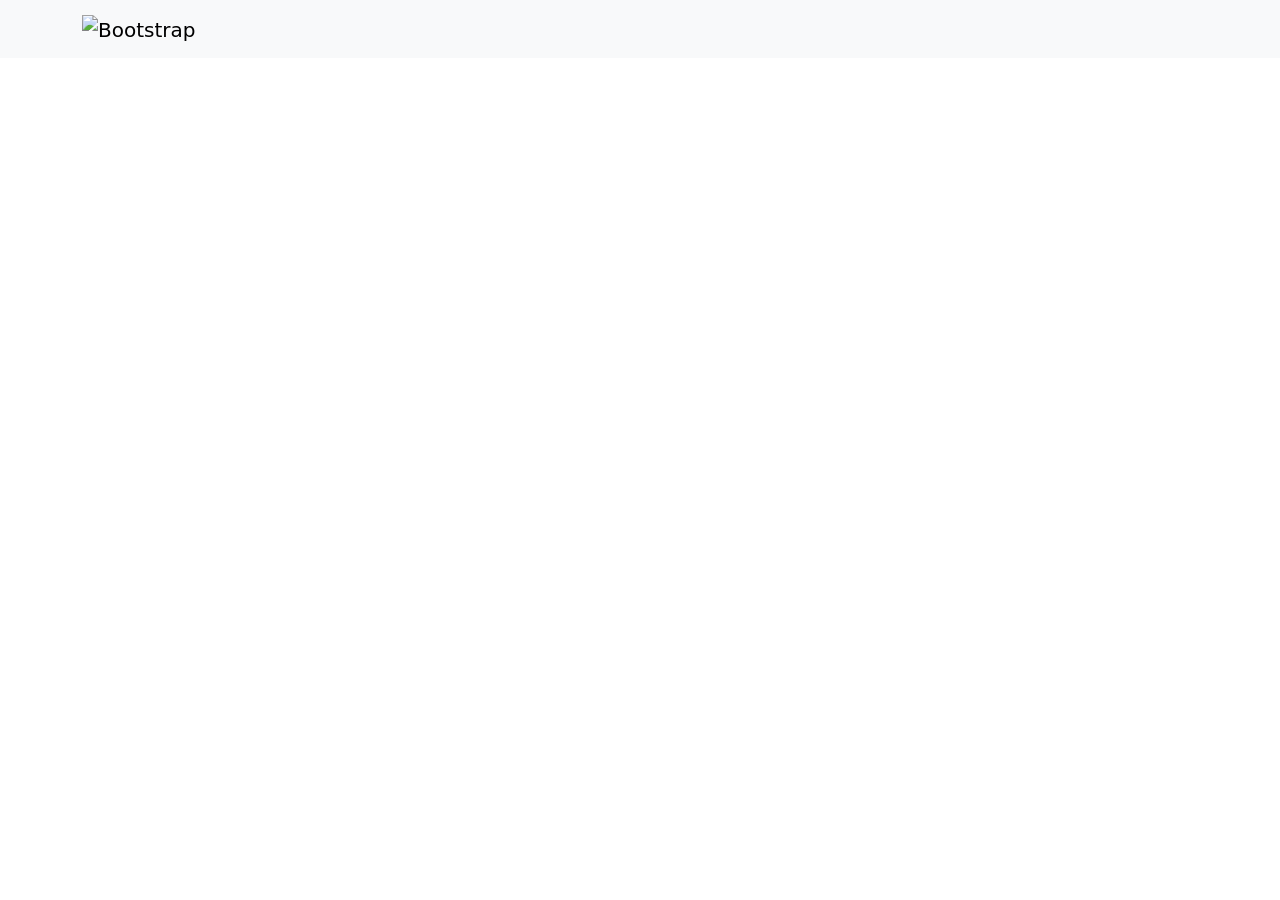
==== index.html @ 0cbdf0a4 "first commit" ====
<!DOCTYPE html>
<html lang="en">

<head>
    <meta charset="UTF-8">
    <meta name="viewport" content="width=device-width, initial-scale=1.0">
    <title>HTML_CSS_BOOTSTRAP_DASHBOARD</title>
    <link href="https://cdn.jsdelivr.net/npm/bootstrap@5.3.8/dist/css/bootstrap.min.css" rel="stylesheet"
        integrity="sha384-sRIl4kxILFvY47J16cr9ZwB07vP4J8+LH7qKQnuqkuIAvNWLzeN8tE5YBujZqJLB" crossorigin="anonymous">
    <link rel="stilesheet" href="/syles/index.css">
</head>

<body>
    <header>
        <nav class="navbar bg-body-tertiary">
            <div class="container">
                <a class="navbar-brand" href="#">
                    <img src="/docs/5.3/assets/brand/bootstrap-logo.svg" alt="Bootstrap" width="30" height="24">
                </a>
            </div>
        </nav>
    </header>














    <script src="https://cdn.jsdelivr.net/npm/bootstrap@5.3.8/dist/js/bootstrap.bundle.min.js"
        integrity="sha384-FKyoEForCGlyvwx9Hj09JcYn3nv7wiPVlz7YYwJrWVcXK/BmnVDxM+D2scQbITxI"
        crossorigin="anonymous"></script>
</body>

</html>
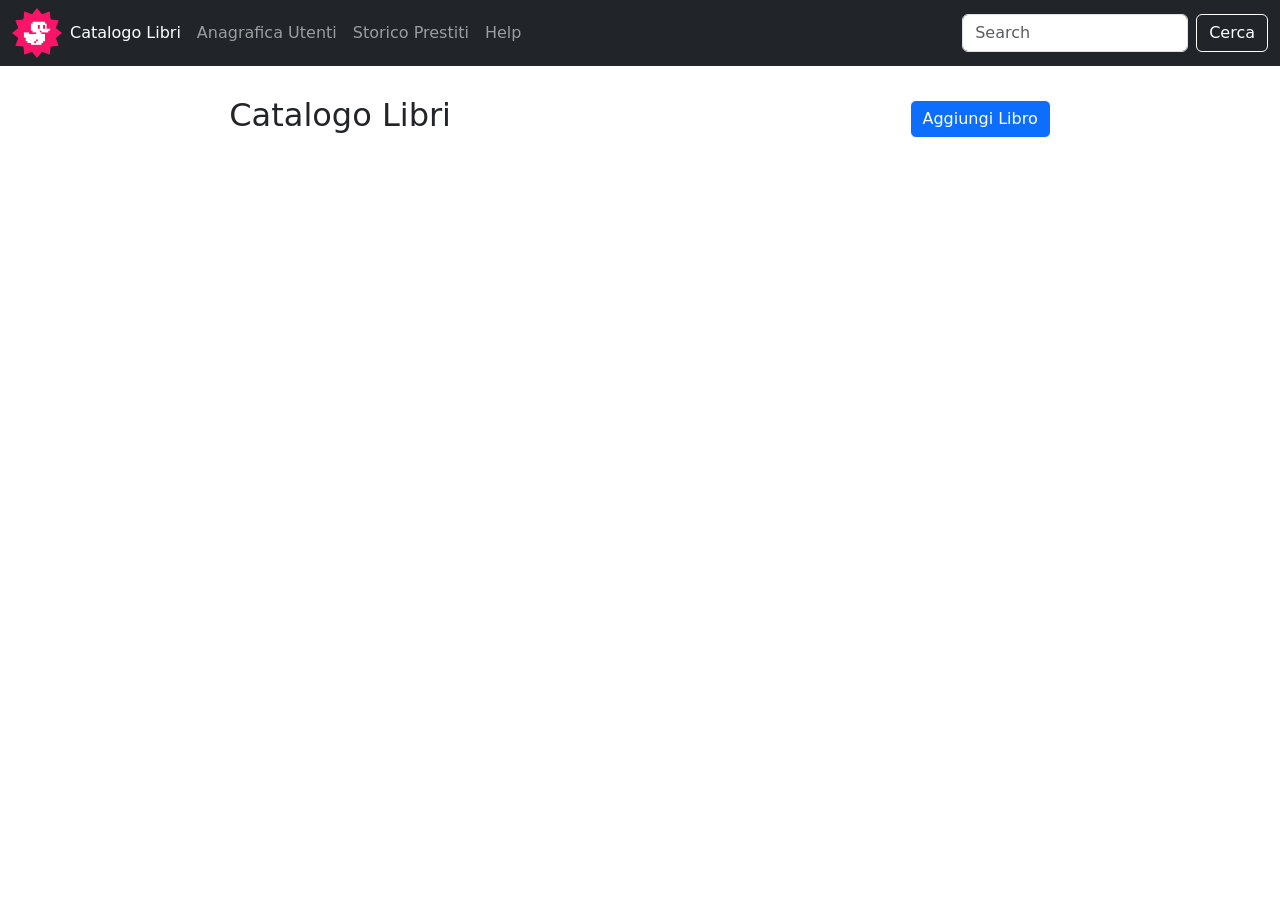
==== commit f0d2bf69: "fatta navbar, bottone e titolo" ====
--- a/index.html
+++ b/index.html
@@ -7,19 +7,52 @@
     <title>HTML_CSS_BOOTSTRAP_DASHBOARD</title>
     <link href="https://cdn.jsdelivr.net/npm/bootstrap@5.3.8/dist/css/bootstrap.min.css" rel="stylesheet"
         integrity="sha384-sRIl4kxILFvY47J16cr9ZwB07vP4J8+LH7qKQnuqkuIAvNWLzeN8tE5YBujZqJLB" crossorigin="anonymous">
-    <link rel="stilesheet" href="/syles/index.css">
+    <link rel="stylesheet" href="/syles/index.css">
 </head>
 
 <body>
+    <!-- header -->
     <header>
-        <nav class="navbar bg-body-tertiary">
-            <div class="container">
-                <a class="navbar-brand" href="#">
-                    <img src="/docs/5.3/assets/brand/bootstrap-logo.svg" alt="Bootstrap" width="30" height="24">
-                </a>
+        <!--navbar-->
+        <nav class="navbar navbar-expand-lg bg-dark navbar-dark">
+            <div class="container-fluid">
+                <img class="immagine-papera" src="/img/duck.png" alt="immagine papera">
+                <button class="navbar-toggler" type="button" data-bs-toggle="collapse"
+                    data-bs-target="#navbarSupportedContent" aria-controls="navbarSupportedContent"
+                    aria-expanded="false" aria-label="Toggle navigation">
+                    <span class="navbar-toggler-icon"></span>
+                </button>
+                <div class="collapse navbar-collapse" id="navbarSupportedContent">
+                    <ul class="navbar-nav me-auto mb-2 mb-lg-0">
+                        <li class="nav-item">
+                            <a class="nav-link active" aria-current="page" href="#">Catalogo Libri</a>
+                        </li>
+                        <li class="nav-item">
+                            <a class="nav-link" href="#">Anagrafica Utenti</a>
+                        </li>
+                        <li class="nav-item">
+                            <a class="nav-link " href="#">Storico Prestiti</a>
+                        </li>
+                        <li class="nav-item">
+                            <a class="nav-link " href="#">Help</a>
+                        </li>
+                    </ul>
+                    <form class="d-flex" role="search">
+                        <input class="form-control me-2" type="search" placeholder="Search" aria-label="Search" />
+                        <button class="btn btn-outline-success" type="submit">Cerca</button>
+                    </form>
+                </div>
             </div>
         </nav>
     </header>
+    <main>
+        <section>
+            <div class="main-container">
+                <h2>Catalogo Libri</h2>
+                <button type="button" class="btn btn-primary">Aggiungi Libro</button>
+            </div>
+        </section>
+    </main>
 
 
 
--- a/syles/index.css
+++ b/syles/index.css
@@ -0,0 +1,18 @@
+/*heder*/
+.immagine-papera {
+    height: 50px;
+}
+
+.btn {
+    color: white;
+    background-color: none;
+    border-color: white;
+
+}
+
+.main-container {
+    display: flex;
+    padding-top: 30px;
+    justify-content: space-around;
+    align-items: center;
+}
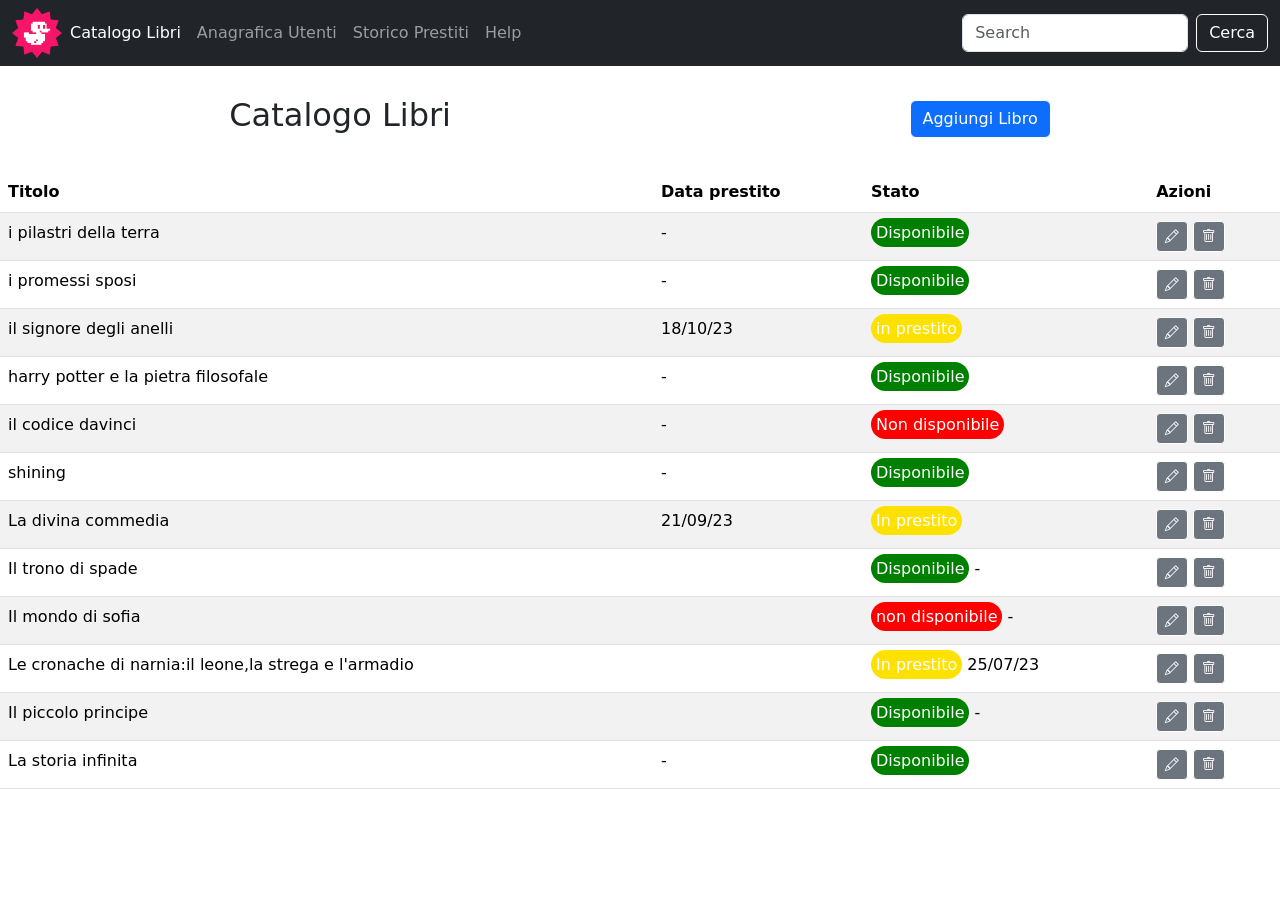
==== commit 6887409e: "fine tabella responsive" ====
--- a/index.html
+++ b/index.html
@@ -7,6 +7,7 @@
     <title>HTML_CSS_BOOTSTRAP_DASHBOARD</title>
     <link href="https://cdn.jsdelivr.net/npm/bootstrap@5.3.8/dist/css/bootstrap.min.css" rel="stylesheet"
         integrity="sha384-sRIl4kxILFvY47J16cr9ZwB07vP4J8+LH7qKQnuqkuIAvNWLzeN8tE5YBujZqJLB" crossorigin="anonymous">
+    <link rel="stylesheet" href="https://cdn.jsdelivr.net/npm/bootstrap-icons@1.13.1/font/bootstrap-icons.min.css">
     <link rel="stylesheet" href="/syles/index.css">
 </head>
 
@@ -45,12 +46,195 @@
             </div>
         </nav>
     </header>
+    <!-- inizio main-->
     <main>
         <section>
             <div class="main-container">
                 <h2>Catalogo Libri</h2>
                 <button type="button" class="btn btn-primary">Aggiungi Libro</button>
             </div>
+            <!--tabella-->
+            <table class="table table-striped">
+                <thead>
+                    <tr>
+                        <th scope="col">Titolo</th>
+                        <th class="d-none d-md-table-cell">Data prestito</th>
+                        <th scope="col">Stato</th>
+                        <th scope="col">Azioni</th>
+                    </tr>
+                </thead>
+                <tbody>
+                    <tr>
+
+                        <td>i pilastri della terra</td>
+                        <td class="d-none d-md-table-cell"> - </td>
+                        <td> <span class="c-green">Disponibile</span></td>
+                        <td><button class="btn btn-secondary btn-sm">
+                                <i class="bi bi-pencil"></i>
+                            </button>
+
+                            <button class="btn btn-secondary btn-sm">
+                                <i class="bi bi-trash"></i>
+                            </button>
+                        </td>
+                    </tr>
+                    <tr>
+
+                        <td>i promessi sposi</td>
+                        <td class="d-none d-md-table-cell"> - </td>
+                        <td><span class="c-green">Disponibile</span></td>
+                        <td><button class="btn btn-secondary btn-sm">
+                                <i class="bi bi-pencil"></i>
+                            </button>
+
+                            <button class="btn btn-secondary btn-sm">
+                                <i class="bi bi-trash"></i>
+                            </button>
+                        </td>
+                    </tr>
+                    <tr>
+
+                        <td>il signore degli anelli</td>
+                        <td class="d-none d-md-table-cell">18/10/23</td>
+                        <td><span class="c-yellow">in prestito</span></td>
+                        <td><button class="btn btn-secondary btn-sm">
+                                <i class="bi bi-pencil"></i>
+                            </button>
+
+                            <button class="btn btn-secondary btn-sm">
+                                <i class="bi bi-trash"></i>
+                            </button>
+                        </td>
+                    </tr>
+                    <tr>
+
+                        <td>harry potter e la pietra filosofale</td>
+                        <td class="d-none d-md-table-cell"> - </td>
+                        <td><span class="c-green">Disponibile</span></td>
+                        <td><button class="btn btn-secondary btn-sm">
+                                <i class="bi bi-pencil"></i>
+                            </button>
+
+                            <button class="btn btn-secondary btn-sm">
+                                <i class="bi bi-trash"></i>
+                            </button>
+                        </td>
+                    </tr>
+                    <tr>
+
+                        <td>il codice davinci</td>
+                        <td class="d-none d-md-table-cell"> - </td>
+                        <td><span class="c-red">Non disponibile</span></td>
+                        <td><button class="btn btn-secondary btn-sm">
+                                <i class="bi bi-pencil"></i>
+                            </button>
+
+                            <button class="btn btn-secondary btn-sm">
+                                <i class="bi bi-trash"></i>
+                            </button>
+                        </td>
+                    </tr>
+                    <tr>
+
+                        <td>shining</td>
+                        <td class="d-none d-md-table-cell"> - </td>
+                        <td><span class="c-green">Disponibile</span></td>
+                        <td><button class="btn btn-secondary btn-sm">
+                                <i class="bi bi-pencil"></i>
+                            </button>
+
+                            <button class="btn btn-secondary btn-sm">
+                                <i class="bi bi-trash"></i>
+                            </button>
+                        </td>
+                    </tr>
+                    <tr>
+
+                        <td>La divina commedia</td>
+                        <td class="d-none d-md-table-cell"> 21/09/23</td>
+                        <td><span class="c-yellow">In prestito</span></td>
+                        <td><button class="btn btn-secondary btn-sm">
+                                <i class="bi bi-pencil"></i>
+                            </button>
+
+                            <button class="btn btn-secondary btn-sm">
+                                <i class="bi bi-trash"></i>
+                            </button>
+                        </td>
+                    </tr>
+                    <tr>
+
+                        <td>Il trono di spade</td>
+                        <td class="d-none d-md-table-cell"></td>
+                        <td><span class="c-green">Disponibile</span> -</td>
+                        <td><button class="btn btn-secondary btn-sm">
+                                <i class="bi bi-pencil"></i>
+                            </button>
+
+                            <button class="btn btn-secondary btn-sm">
+                                <i class="bi bi-trash"></i>
+                            </button>
+                        </td>
+                    </tr>
+                    <tr>
+
+                        <td>Il mondo di sofia</td>
+                        <td class="d-none d-md-table-cell"></td>
+                        <td><span class="c-red">non disponibile</span> -</td>
+                        <td><button class="btn btn-secondary btn-sm">
+                                <i class="bi bi-pencil"></i>
+                            </button>
+
+                            <button class="btn btn-secondary btn-sm">
+                                <i class="bi bi-trash"></i>
+                            </button>
+                        </td>
+                    </tr>
+                    <tr>
+
+                        <td>Le cronache di narnia:il leone,la strega e l'armadio</td>
+                        <td class="d-none d-md-table-cell"></td>
+                        <td><span class="c-yellow">In prestito</span> 25/07/23</td>
+                        <td><button class="btn btn-secondary btn-sm">
+                                <i class="bi bi-pencil"></i>
+                            </button>
+
+                            <button class="btn btn-secondary btn-sm">
+                                <i class="bi bi-trash"></i>
+                            </button>
+                        </td>
+                    </tr>
+                    <tr>
+
+                        <td>Il piccolo principe</td>
+                        <td class="d-none d-md-table-cell"></td>
+                        <td><span class="c-green">Disponibile</span> -</td>
+                        <td><button class="btn btn-secondary btn-sm">
+                                <i class="bi bi-pencil"></i>
+                            </button>
+
+                            <button class="btn btn-secondary btn-sm">
+                                <i class="bi bi-trash"></i>
+                            </button>
+                        </td>
+                    </tr>
+                    <tr>
+
+                        <td>La storia infinita</td>
+                        <td class="d-none d-md-table-cell"> -</td>
+                        <td><span class="c-green">Disponibile</span></td>
+
+                        <td> <button class="btn btn-secondary btn-sm">
+                                <i class="bi bi-pencil"></i>
+                            </button>
+
+                            <button class="btn btn-secondary btn-sm">
+                                <i class="bi bi-trash"></i>
+                            </button>
+                        </td>
+                    </tr>
+                </tbody>
+            </table>
         </section>
     </main>
 
--- a/syles/index.css
+++ b/syles/index.css
@@ -13,6 +13,29 @@
 .main-container {
     display: flex;
     padding-top: 30px;
+    padding-bottom: 30px;
     justify-content: space-around;
     align-items: center;
+}
+
+/*colori testo tabella*/
+span.c-green {
+    background-color: green;
+    color: white;
+    padding: 5px;
+    border-radius: 30px;
+}
+
+span.c-yellow {
+    background-color: rgb(255, 225, 0);
+    color: white;
+    padding: 5px;
+    border-radius: 30px;
+}
+
+span.c-red {
+    background-color: red;
+    color: white;
+    padding: 5px;
+    border-radius: 30px;
 }
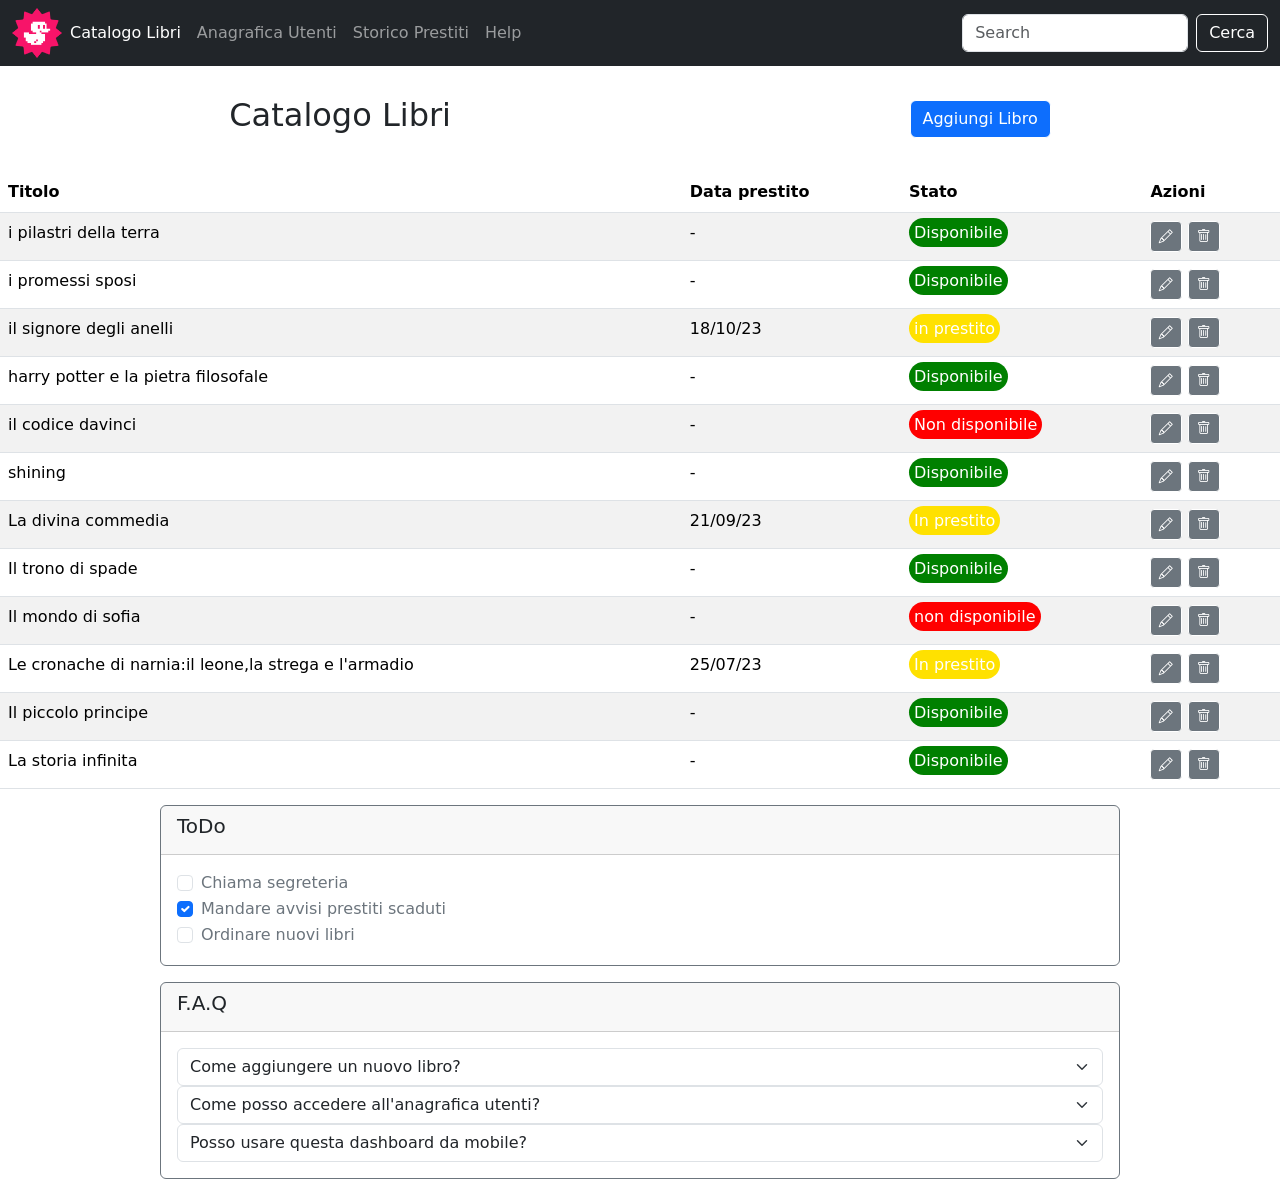
==== commit 3612405e: "aggiunte card sotto tabella" ====
--- a/index.html
+++ b/index.html
@@ -54,7 +54,7 @@
                 <button type="button" class="btn btn-primary">Aggiungi Libro</button>
             </div>
             <!--tabella-->
-            <table class="table table-striped">
+            <table class="table table-striped w-80">
                 <thead>
                     <tr>
                         <th scope="col">Titolo</th>
@@ -165,8 +165,8 @@
                     <tr>
 
                         <td>Il trono di spade</td>
-                        <td class="d-none d-md-table-cell"></td>
-                        <td><span class="c-green">Disponibile</span> -</td>
+                        <td class="d-none d-md-table-cell">-</td>
+                        <td><span class="c-green">Disponibile</span></td>
                         <td><button class="btn btn-secondary btn-sm">
                                 <i class="bi bi-pencil"></i>
                             </button>
@@ -179,8 +179,8 @@
                     <tr>
 
                         <td>Il mondo di sofia</td>
-                        <td class="d-none d-md-table-cell"></td>
-                        <td><span class="c-red">non disponibile</span> -</td>
+                        <td class="d-none d-md-table-cell">-</td>
+                        <td><span class="c-red">non disponibile</span></td>
                         <td><button class="btn btn-secondary btn-sm">
                                 <i class="bi bi-pencil"></i>
                             </button>
@@ -193,8 +193,8 @@
                     <tr>
 
                         <td>Le cronache di narnia:il leone,la strega e l'armadio</td>
-                        <td class="d-none d-md-table-cell"></td>
-                        <td><span class="c-yellow">In prestito</span> 25/07/23</td>
+                        <td class="d-none d-md-table-cell">25/07/23</td>
+                        <td><span class="c-yellow">In prestito</span></td>
                         <td><button class="btn btn-secondary btn-sm">
                                 <i class="bi bi-pencil"></i>
                             </button>
@@ -207,8 +207,8 @@
                     <tr>
 
                         <td>Il piccolo principe</td>
-                        <td class="d-none d-md-table-cell"></td>
-                        <td><span class="c-green">Disponibile</span> -</td>
+                        <td class="d-none d-md-table-cell">-</td>
+                        <td><span class="c-green">Disponibile</span></td>
                         <td><button class="btn btn-secondary btn-sm">
                                 <i class="bi bi-pencil"></i>
                             </button>
@@ -221,7 +221,7 @@
                     <tr>
 
                         <td>La storia infinita</td>
-                        <td class="d-none d-md-table-cell"> -</td>
+                        <td class="d-none d-md-table-cell">-</td>
                         <td><span class="c-green">Disponibile</span></td>
 
                         <td> <button class="btn btn-secondary btn-sm">
@@ -236,8 +236,62 @@
                 </tbody>
             </table>
         </section>
+
+        <!--inizio seconda section-->
+        <section>
+            <!--checkbox-->
+            <div class=" card-container card border-secondary mb-3 card mx-auto w-75">
+                <div class="card-header">
+                    <h5>ToDo</h5>
+                </div>
+
+                <div class="card-body text-secondary">
+                    <div class="form-check">
+                        <input class="form-check-input" type="checkbox" value="" id="checkDefault">
+                        <label class="form-check-label" for="checkDefault">
+                            Chiama segreteria
+                        </label>
+                    </div>
+                    <div class="form-check">
+                        <input class="form-check-input" type="checkbox" value="" id="checkChecked" checked>
+                        <label class="form-check-label" for="checkChecked">
+                            Mandare avvisi prestiti scaduti
+                        </label>
+                    </div>
+                    <div class="form-check">
+                        <input class="form-check-input" type="checkbox" value="" id="checkDefault">
+                        <label class="form-check-label" for="checkDefault">
+                            Ordinare nuovi libri
+                        </label>
+                    </div>
+
+        </section>
+        <!-- seconda section-->
+
+        <div class=" card-container card border-secondary mb-3 card mx-auto w-75">
+            <div class="card-header">
+                <h5>F.A.Q</h5>
+            </div>
+            <div class="card-body text-secondary">
+                <select class="form-select" aria-label="Default select example">
+                    <option selected>Come aggiungere un nuovo libro?</option>
+                    <option value="1">One</option>
+                    <option value="2">Two</option>
+                    <option value="3">Three</option>
+                </select>
+                <select class="form-select" aria-label="Default select example">
+                    <option selected>Come posso accedere all'anagrafica utenti?</option>
+                    <option value="1">One</option>
+                    <option value="2">Two</option>
+                    <option value="3">Three</option>
+                </select>
+                <select class="form-select" aria-label="Default select example">
+                    <option selected>Posso usare questa dashboard da mobile?</option>
+                    <option value="1">One</option>
+                    <option value="2">Two</option>
+                    <option value="3">Three</option>
+                </select>
     </main>
-
 
 
 
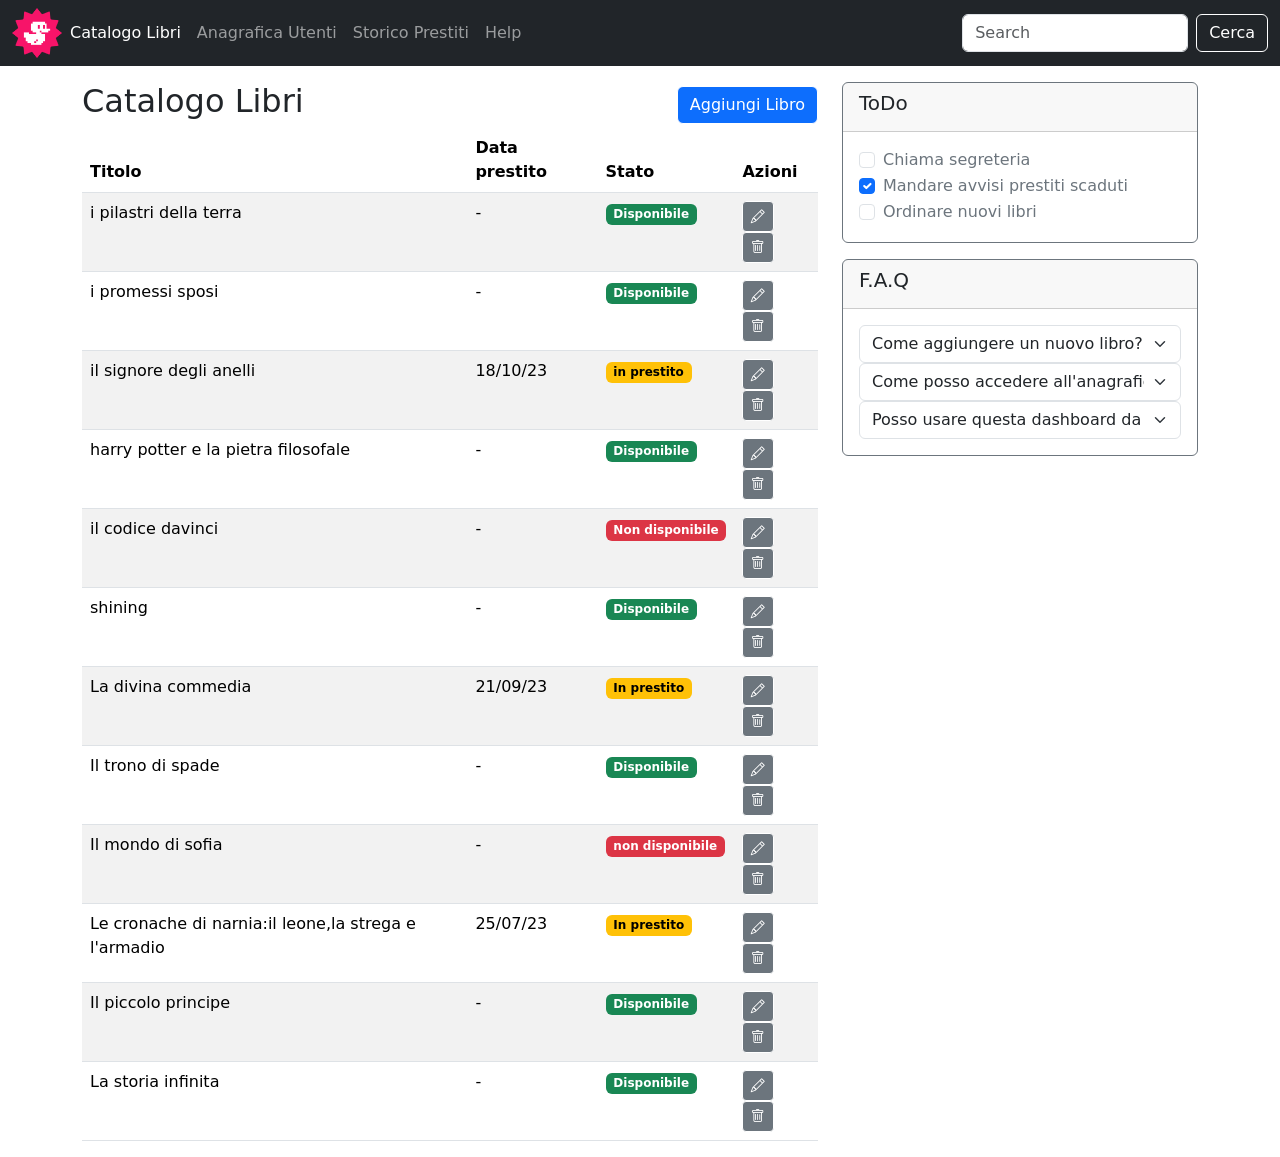
==== commit f5596084: "fixati elementi su i vari layout" ====
--- a/index.html
+++ b/index.html
@@ -48,249 +48,265 @@
     </header>
     <!-- inizio main-->
     <main>
-        <section>
-            <div class="main-container">
-                <h2>Catalogo Libri</h2>
-                <button type="button" class="btn btn-primary">Aggiungi Libro</button>
+        <div class="container">
+            <div class="row">
+                <div class="col-12 col-lg-8 mt-3">
+                    <section>
+                        <div class="main-container">
+                            <h2>Catalogo Libri</h2>
+                            <button type="button" class="btn btn-primary">Aggiungi Libro</button>
+                        </div>
+
+                        <!--tabella-->
+                        <table class="table table-striped w-80">
+                            <thead>
+                                <tr>
+                                    <th scope="col">Titolo</th>
+                                    <th class="d-none d-md-table-cell">Data prestito</th>
+                                    <th scope="col">Stato</th>
+                                    <th scope="col">Azioni</th>
+                                </tr>
+                            </thead>
+                            <tbody>
+                                <tr>
+
+                                    <td>i pilastri della terra</td>
+                                    <td class="d-none d-md-table-cell"> - </td>
+                                    <td> <span class="badge text-bg-success">Disponibile</span></td>
+                                    <td><button class="btn btn-secondary btn-sm">
+                                            <i class="bi bi-pencil"></i>
+                                        </button>
+
+                                        <button class="btn btn-secondary btn-sm">
+                                            <i class="bi bi-trash"></i>
+                                        </button>
+                                    </td>
+                                </tr>
+                                <tr>
+
+                                    <td>i promessi sposi</td>
+                                    <td class="d-none d-md-table-cell"> - </td>
+                                    <td><span class="badge text-bg-success">Disponibile</span></td>
+                                    <td><button class="btn btn-secondary btn-sm">
+                                            <i class="bi bi-pencil"></i>
+                                        </button>
+
+                                        <button class="btn btn-secondary btn-sm">
+                                            <i class="bi bi-trash"></i>
+                                        </button>
+                                    </td>
+                                </tr>
+                                <tr>
+
+                                    <td>il signore degli anelli</td>
+                                    <td class="d-none d-md-table-cell">18/10/23</td>
+                                    <td><span class="badge text-bg-warning">in prestito</span></td>
+                                    <td><button class="btn btn-secondary btn-sm">
+                                            <i class="bi bi-pencil"></i>
+                                        </button>
+
+                                        <button class="btn btn-secondary btn-sm">
+                                            <i class="bi bi-trash"></i>
+                                        </button>
+                                    </td>
+                                </tr>
+                                <tr>
+
+                                    <td>harry potter e la pietra filosofale</td>
+                                    <td class="d-none d-md-table-cell"> - </td>
+                                    <td><span class="badge text-bg-success">Disponibile</span></td>
+                                    <td><button class="btn btn-secondary btn-sm">
+                                            <i class="bi bi-pencil"></i>
+                                        </button>
+
+                                        <button class="btn btn-secondary btn-sm">
+                                            <i class="bi bi-trash"></i>
+                                        </button>
+                                    </td>
+                                </tr>
+                                <tr>
+
+                                    <td>il codice davinci</td>
+                                    <td class="d-none d-md-table-cell"> - </td>
+                                    <td><span class="badge text-bg-danger">Non disponibile</span></td>
+                                    <td><button class="btn btn-secondary btn-sm">
+                                            <i class="bi bi-pencil"></i>
+                                        </button>
+
+                                        <button class="btn btn-secondary btn-sm">
+                                            <i class="bi bi-trash"></i>
+                                        </button>
+                                    </td>
+                                </tr>
+                                <tr>
+
+                                    <td>shining</td>
+                                    <td class="d-none d-md-table-cell"> - </td>
+                                    <td><span class="badge text-bg-success">Disponibile</span></td>
+                                    <td><button class="btn btn-secondary btn-sm">
+                                            <i class="bi bi-pencil"></i>
+                                        </button>
+
+                                        <button class="btn btn-secondary btn-sm">
+                                            <i class="bi bi-trash"></i>
+                                        </button>
+                                    </td>
+                                </tr>
+                                <tr>
+
+                                    <td>La divina commedia</td>
+                                    <td class="d-none d-md-table-cell"> 21/09/23</td>
+                                    <td><span class="badge text-bg-warning">In prestito</span></td>
+                                    <td><button class="btn btn-secondary btn-sm">
+                                            <i class="bi bi-pencil"></i>
+                                        </button>
+
+                                        <button class="btn btn-secondary btn-sm">
+                                            <i class="bi bi-trash"></i>
+                                        </button>
+                                    </td>
+                                </tr>
+                                <tr>
+
+                                    <td>Il trono di spade</td>
+                                    <td class="d-none d-md-table-cell">-</td>
+                                    <td><span class="badge text-bg-success">Disponibile</span></td>
+                                    <td><button class="btn btn-secondary btn-sm">
+                                            <i class="bi bi-pencil"></i>
+                                        </button>
+
+                                        <button class="btn btn-secondary btn-sm">
+                                            <i class="bi bi-trash"></i>
+                                        </button>
+                                    </td>
+                                </tr>
+                                <tr>
+
+                                    <td>Il mondo di sofia</td>
+                                    <td class="d-none d-md-table-cell">-</td>
+                                    <td><span class="badge text-bg-danger">non disponibile</span></td>
+                                    <td><button class="btn btn-secondary btn-sm">
+                                            <i class="bi bi-pencil"></i>
+                                        </button>
+
+                                        <button class="btn btn-secondary btn-sm">
+                                            <i class="bi bi-trash"></i>
+                                        </button>
+                                    </td>
+                                </tr>
+                                <tr>
+
+                                    <td>Le cronache di narnia:il leone,la strega e l'armadio</td>
+                                    <td class="d-none d-md-table-cell">25/07/23</td>
+                                    <td><span class="badge text-bg-warning">In prestito</span></td>
+                                    <td><button class="btn btn-secondary btn-sm">
+                                            <i class="bi bi-pencil"></i>
+                                        </button>
+
+                                        <button class="btn btn-secondary btn-sm">
+                                            <i class="bi bi-trash"></i>
+                                        </button>
+                                    </td>
+                                </tr>
+                                <tr>
+
+                                    <td>Il piccolo principe</td>
+                                    <td class="d-none d-md-table-cell">-</td>
+                                    <td><span class="badge text-bg-success">Disponibile</span></td>
+                                    <td><button class="btn btn-secondary btn-sm">
+                                            <i class="bi bi-pencil"></i>
+                                        </button>
+
+                                        <button class="btn btn-secondary btn-sm">
+                                            <i class="bi bi-trash"></i>
+                                        </button>
+                                    </td>
+                                </tr>
+                                <tr>
+
+                                    <td>La storia infinita</td>
+                                    <td class="d-none d-md-table-cell">-</td>
+                                    <td><span class="badge text-bg-success">Disponibile</span></td>
+
+                                    <td> <button class="btn btn-secondary btn-sm">
+                                            <i class="bi bi-pencil"></i>
+                                        </button>
+
+                                        <button class="btn btn-secondary btn-sm">
+                                            <i class="bi bi-trash"></i>
+                                        </button>
+                                    </td>
+                                </tr>
+                            </tbody>
+                        </table>
+                </div>
+                </section>
+
+
+                <!--inizio seconda section-->
+
+                <!--checkbox-->
+                <div class="col-12 col-lg-4 mt-3">
+                    <div class=" card-container card border-secondary mb-3 card mx-auto">
+                        <div class="card-header">
+                            <h5>ToDo</h5>
+                        </div>
+
+                        <div class="card-body text-secondary">
+                            <div class="form-check">
+                                <input class="form-check-input" type="checkbox" value="" id="checkDefault">
+                                <label class="form-check-label" for="checkDefault">
+                                    Chiama segreteria
+                                </label>
+                            </div>
+                            <div class="form-check">
+                                <input class="form-check-input" type="checkbox" value="" id="checkChecked" checked>
+                                <label class="form-check-label" for="checkChecked">
+                                    Mandare avvisi prestiti scaduti
+                                </label>
+                            </div>
+                            <div class="form-check">
+                                <input class="form-check-input" type="checkbox" value="" id="checkDefault">
+                                <label class="form-check-label" for="checkDefault">
+                                    Ordinare nuovi libri
+                                </label>
+                            </div>
+                        </div>
+                    </div>
+
+
+
+                    <!-- seconda section-->
+
+                    <div class=" card-container card border-secondary mb-3 card mx-auto">
+                        <div class="card-header">
+                            <h5>F.A.Q</h5>
+                        </div>
+                        <div class="card-body text-secondary">
+                            <select class="form-select" aria-label="Default select example">
+                                <option selected>Come aggiungere un nuovo libro?</option>
+                                <option value="1">One</option>
+                                <option value="2">Two</option>
+                                <option value="3">Three</option>
+                            </select>
+                            <select class="form-select" aria-label="Default select example">
+                                <option selected>Come posso accedere all'anagrafica utenti?</option>
+                                <option value="1">One</option>
+                                <option value="2">Two</option>
+                                <option value="3">Three</option>
+                            </select>
+                            <select class="form-select" aria-label="Default select example">
+                                <option selected>Posso usare questa dashboard da mobile?</option>
+                                <option value="1">One</option>
+                                <option value="2">Two</option>
+                                <option value="3">Three</option>
+                            </select>
+                        </div>
+                    </div>
+                </div>
             </div>
-            <!--tabella-->
-            <table class="table table-striped w-80">
-                <thead>
-                    <tr>
-                        <th scope="col">Titolo</th>
-                        <th class="d-none d-md-table-cell">Data prestito</th>
-                        <th scope="col">Stato</th>
-                        <th scope="col">Azioni</th>
-                    </tr>
-                </thead>
-                <tbody>
-                    <tr>
-
-                        <td>i pilastri della terra</td>
-                        <td class="d-none d-md-table-cell"> - </td>
-                        <td> <span class="c-green">Disponibile</span></td>
-                        <td><button class="btn btn-secondary btn-sm">
-                                <i class="bi bi-pencil"></i>
-                            </button>
-
-                            <button class="btn btn-secondary btn-sm">
-                                <i class="bi bi-trash"></i>
-                            </button>
-                        </td>
-                    </tr>
-                    <tr>
-
-                        <td>i promessi sposi</td>
-                        <td class="d-none d-md-table-cell"> - </td>
-                        <td><span class="c-green">Disponibile</span></td>
-                        <td><button class="btn btn-secondary btn-sm">
-                                <i class="bi bi-pencil"></i>
-                            </button>
-
-                            <button class="btn btn-secondary btn-sm">
-                                <i class="bi bi-trash"></i>
-                            </button>
-                        </td>
-                    </tr>
-                    <tr>
-
-                        <td>il signore degli anelli</td>
-                        <td class="d-none d-md-table-cell">18/10/23</td>
-                        <td><span class="c-yellow">in prestito</span></td>
-                        <td><button class="btn btn-secondary btn-sm">
-                                <i class="bi bi-pencil"></i>
-                            </button>
-
-                            <button class="btn btn-secondary btn-sm">
-                                <i class="bi bi-trash"></i>
-                            </button>
-                        </td>
-                    </tr>
-                    <tr>
-
-                        <td>harry potter e la pietra filosofale</td>
-                        <td class="d-none d-md-table-cell"> - </td>
-                        <td><span class="c-green">Disponibile</span></td>
-                        <td><button class="btn btn-secondary btn-sm">
-                                <i class="bi bi-pencil"></i>
-                            </button>
-
-                            <button class="btn btn-secondary btn-sm">
-                                <i class="bi bi-trash"></i>
-                            </button>
-                        </td>
-                    </tr>
-                    <tr>
-
-                        <td>il codice davinci</td>
-                        <td class="d-none d-md-table-cell"> - </td>
-                        <td><span class="c-red">Non disponibile</span></td>
-                        <td><button class="btn btn-secondary btn-sm">
-                                <i class="bi bi-pencil"></i>
-                            </button>
-
-                            <button class="btn btn-secondary btn-sm">
-                                <i class="bi bi-trash"></i>
-                            </button>
-                        </td>
-                    </tr>
-                    <tr>
-
-                        <td>shining</td>
-                        <td class="d-none d-md-table-cell"> - </td>
-                        <td><span class="c-green">Disponibile</span></td>
-                        <td><button class="btn btn-secondary btn-sm">
-                                <i class="bi bi-pencil"></i>
-                            </button>
-
-                            <button class="btn btn-secondary btn-sm">
-                                <i class="bi bi-trash"></i>
-                            </button>
-                        </td>
-                    </tr>
-                    <tr>
-
-                        <td>La divina commedia</td>
-                        <td class="d-none d-md-table-cell"> 21/09/23</td>
-                        <td><span class="c-yellow">In prestito</span></td>
-                        <td><button class="btn btn-secondary btn-sm">
-                                <i class="bi bi-pencil"></i>
-                            </button>
-
-                            <button class="btn btn-secondary btn-sm">
-                                <i class="bi bi-trash"></i>
-                            </button>
-                        </td>
-                    </tr>
-                    <tr>
-
-                        <td>Il trono di spade</td>
-                        <td class="d-none d-md-table-cell">-</td>
-                        <td><span class="c-green">Disponibile</span></td>
-                        <td><button class="btn btn-secondary btn-sm">
-                                <i class="bi bi-pencil"></i>
-                            </button>
-
-                            <button class="btn btn-secondary btn-sm">
-                                <i class="bi bi-trash"></i>
-                            </button>
-                        </td>
-                    </tr>
-                    <tr>
-
-                        <td>Il mondo di sofia</td>
-                        <td class="d-none d-md-table-cell">-</td>
-                        <td><span class="c-red">non disponibile</span></td>
-                        <td><button class="btn btn-secondary btn-sm">
-                                <i class="bi bi-pencil"></i>
-                            </button>
-
-                            <button class="btn btn-secondary btn-sm">
-                                <i class="bi bi-trash"></i>
-                            </button>
-                        </td>
-                    </tr>
-                    <tr>
-
-                        <td>Le cronache di narnia:il leone,la strega e l'armadio</td>
-                        <td class="d-none d-md-table-cell">25/07/23</td>
-                        <td><span class="c-yellow">In prestito</span></td>
-                        <td><button class="btn btn-secondary btn-sm">
-                                <i class="bi bi-pencil"></i>
-                            </button>
-
-                            <button class="btn btn-secondary btn-sm">
-                                <i class="bi bi-trash"></i>
-                            </button>
-                        </td>
-                    </tr>
-                    <tr>
-
-                        <td>Il piccolo principe</td>
-                        <td class="d-none d-md-table-cell">-</td>
-                        <td><span class="c-green">Disponibile</span></td>
-                        <td><button class="btn btn-secondary btn-sm">
-                                <i class="bi bi-pencil"></i>
-                            </button>
-
-                            <button class="btn btn-secondary btn-sm">
-                                <i class="bi bi-trash"></i>
-                            </button>
-                        </td>
-                    </tr>
-                    <tr>
-
-                        <td>La storia infinita</td>
-                        <td class="d-none d-md-table-cell">-</td>
-                        <td><span class="c-green">Disponibile</span></td>
-
-                        <td> <button class="btn btn-secondary btn-sm">
-                                <i class="bi bi-pencil"></i>
-                            </button>
-
-                            <button class="btn btn-secondary btn-sm">
-                                <i class="bi bi-trash"></i>
-                            </button>
-                        </td>
-                    </tr>
-                </tbody>
-            </table>
-        </section>
-
-        <!--inizio seconda section-->
-        <section>
-            <!--checkbox-->
-            <div class=" card-container card border-secondary mb-3 card mx-auto w-75">
-                <div class="card-header">
-                    <h5>ToDo</h5>
-                </div>
-
-                <div class="card-body text-secondary">
-                    <div class="form-check">
-                        <input class="form-check-input" type="checkbox" value="" id="checkDefault">
-                        <label class="form-check-label" for="checkDefault">
-                            Chiama segreteria
-                        </label>
-                    </div>
-                    <div class="form-check">
-                        <input class="form-check-input" type="checkbox" value="" id="checkChecked" checked>
-                        <label class="form-check-label" for="checkChecked">
-                            Mandare avvisi prestiti scaduti
-                        </label>
-                    </div>
-                    <div class="form-check">
-                        <input class="form-check-input" type="checkbox" value="" id="checkDefault">
-                        <label class="form-check-label" for="checkDefault">
-                            Ordinare nuovi libri
-                        </label>
-                    </div>
-
-        </section>
-        <!-- seconda section-->
-
-        <div class=" card-container card border-secondary mb-3 card mx-auto w-75">
-            <div class="card-header">
-                <h5>F.A.Q</h5>
-            </div>
-            <div class="card-body text-secondary">
-                <select class="form-select" aria-label="Default select example">
-                    <option selected>Come aggiungere un nuovo libro?</option>
-                    <option value="1">One</option>
-                    <option value="2">Two</option>
-                    <option value="3">Three</option>
-                </select>
-                <select class="form-select" aria-label="Default select example">
-                    <option selected>Come posso accedere all'anagrafica utenti?</option>
-                    <option value="1">One</option>
-                    <option value="2">Two</option>
-                    <option value="3">Three</option>
-                </select>
-                <select class="form-select" aria-label="Default select example">
-                    <option selected>Posso usare questa dashboard da mobile?</option>
-                    <option value="1">One</option>
-                    <option value="2">Two</option>
-                    <option value="3">Three</option>
-                </select>
+        </div>
+
     </main>
 
 
--- a/syles/index.css
+++ b/syles/index.css
@@ -12,30 +12,6 @@
 
 .main-container {
     display: flex;
-    padding-top: 30px;
-    padding-bottom: 30px;
-    justify-content: space-around;
+    justify-content: space-between;
     align-items: center;
-}
-
-/*colori testo tabella*/
-span.c-green {
-    background-color: green;
-    color: white;
-    padding: 5px;
-    border-radius: 30px;
-}
-
-span.c-yellow {
-    background-color: rgb(255, 225, 0);
-    color: white;
-    padding: 5px;
-    border-radius: 30px;
-}
-
-span.c-red {
-    background-color: red;
-    color: white;
-    padding: 5px;
-    border-radius: 30px;
 }
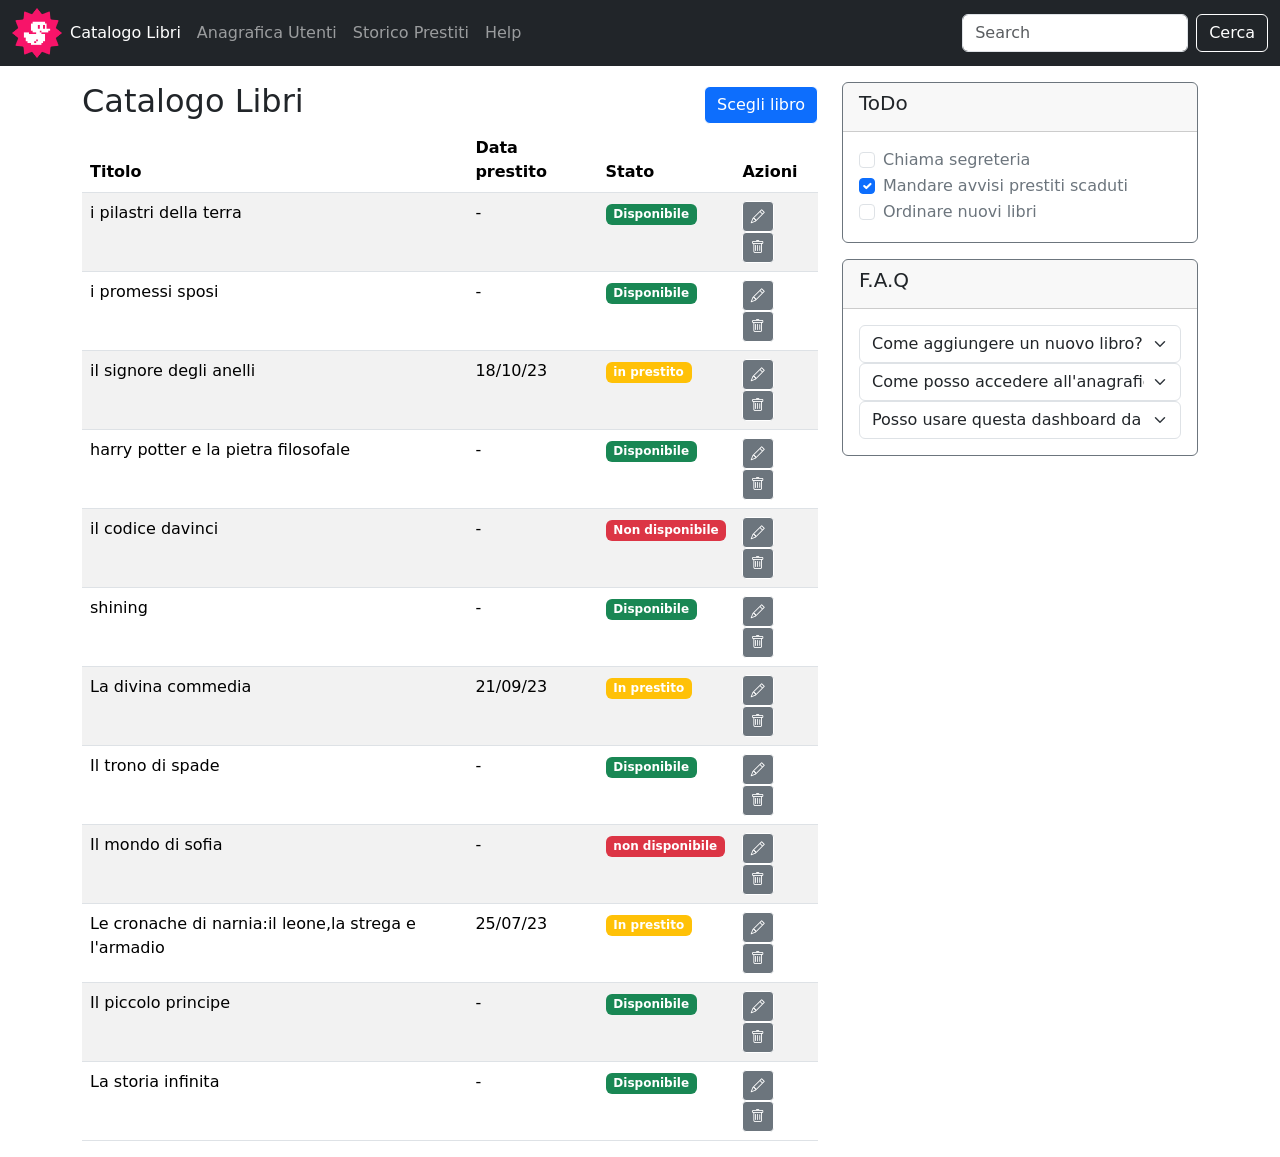
==== commit 17250718: "aggiunta pagina html" ====
--- a/index.html
+++ b/index.html
@@ -1,5 +1,5 @@
 <!DOCTYPE html>
-<html lang="en">
+<html lang="it">
 
 <head>
     <meta charset="UTF-8">
@@ -54,7 +54,7 @@
                     <section>
                         <div class="main-container">
                             <h2>Catalogo Libri</h2>
-                            <button type="button" class="btn btn-primary">Aggiungi Libro</button>
+                            <a class="btn btn-primary" href="/link-page.html" role="button">Scegli libro</a>
                         </div>
 
                         <!--tabella-->
@@ -69,7 +69,6 @@
                             </thead>
                             <tbody>
                                 <tr>
-
                                     <td>i pilastri della terra</td>
                                     <td class="d-none d-md-table-cell"> - </td>
                                     <td> <span class="badge text-bg-success">Disponibile</span></td>
@@ -83,24 +82,21 @@
                                     </td>
                                 </tr>
                                 <tr>
-
                                     <td>i promessi sposi</td>
                                     <td class="d-none d-md-table-cell"> - </td>
                                     <td><span class="badge text-bg-success">Disponibile</span></td>
                                     <td><button class="btn btn-secondary btn-sm">
                                             <i class="bi bi-pencil"></i>
                                         </button>
-
-                                        <button class="btn btn-secondary btn-sm">
-                                            <i class="bi bi-trash"></i>
-                                        </button>
-                                    </td>
-                                </tr>
-                                <tr>
-
+                                        <button class="btn btn-secondary btn-sm">
+                                            <i class="bi bi-trash"></i>
+                                        </button>
+                                    </td>
+                                </tr>
+                                <tr>
                                     <td>il signore degli anelli</td>
                                     <td class="d-none d-md-table-cell">18/10/23</td>
-                                    <td><span class="badge text-bg-warning">in prestito</span></td>
+                                    <td><span class="badge text-bg-warning text-white">in prestito</span></td>
                                     <td><button class="btn btn-secondary btn-sm">
                                             <i class="bi bi-pencil"></i>
                                         </button>
@@ -125,7 +121,6 @@
                                     </td>
                                 </tr>
                                 <tr>
-
                                     <td>il codice davinci</td>
                                     <td class="d-none d-md-table-cell"> - </td>
                                     <td><span class="badge text-bg-danger">Non disponibile</span></td>
@@ -156,7 +151,7 @@
 
                                     <td>La divina commedia</td>
                                     <td class="d-none d-md-table-cell"> 21/09/23</td>
-                                    <td><span class="badge text-bg-warning">In prestito</span></td>
+                                    <td><span class="badge text-bg-warning text-white">In prestito</span></td>
                                     <td><button class="btn btn-secondary btn-sm">
                                             <i class="bi bi-pencil"></i>
                                         </button>
@@ -198,7 +193,7 @@
 
                                     <td>Le cronache di narnia:il leone,la strega e l'armadio</td>
                                     <td class="d-none d-md-table-cell">25/07/23</td>
-                                    <td><span class="badge text-bg-warning">In prestito</span></td>
+                                    <td><span class="badge text-bg-warning text-white">In prestito</span></td>
                                     <td><button class="btn btn-secondary btn-sm">
                                             <i class="bi bi-pencil"></i>
                                         </button>
@@ -241,9 +236,8 @@
                         </table>
                 </div>
                 </section>
-
-
-                <!--inizio seconda section-->
+                <!--fine tabella-->
+
 
                 <!--checkbox-->
                 <div class="col-12 col-lg-4 mt-3">
@@ -276,8 +270,6 @@
 
 
 
-                    <!-- seconda section-->
-
                     <div class=" card-container card border-secondary mb-3 card mx-auto">
                         <div class="card-header">
                             <h5>F.A.Q</h5>
@@ -306,21 +298,10 @@
                 </div>
             </div>
         </div>
-
     </main>
 
 
-
-
-
-
-
-
-
-
-
-
-
+    <!--link bootstrap-->
     <script src="https://cdn.jsdelivr.net/npm/bootstrap@5.3.8/dist/js/bootstrap.bundle.min.js"
         integrity="sha384-FKyoEForCGlyvwx9Hj09JcYn3nv7wiPVlz7YYwJrWVcXK/BmnVDxM+D2scQbITxI"
         crossorigin="anonymous"></script>
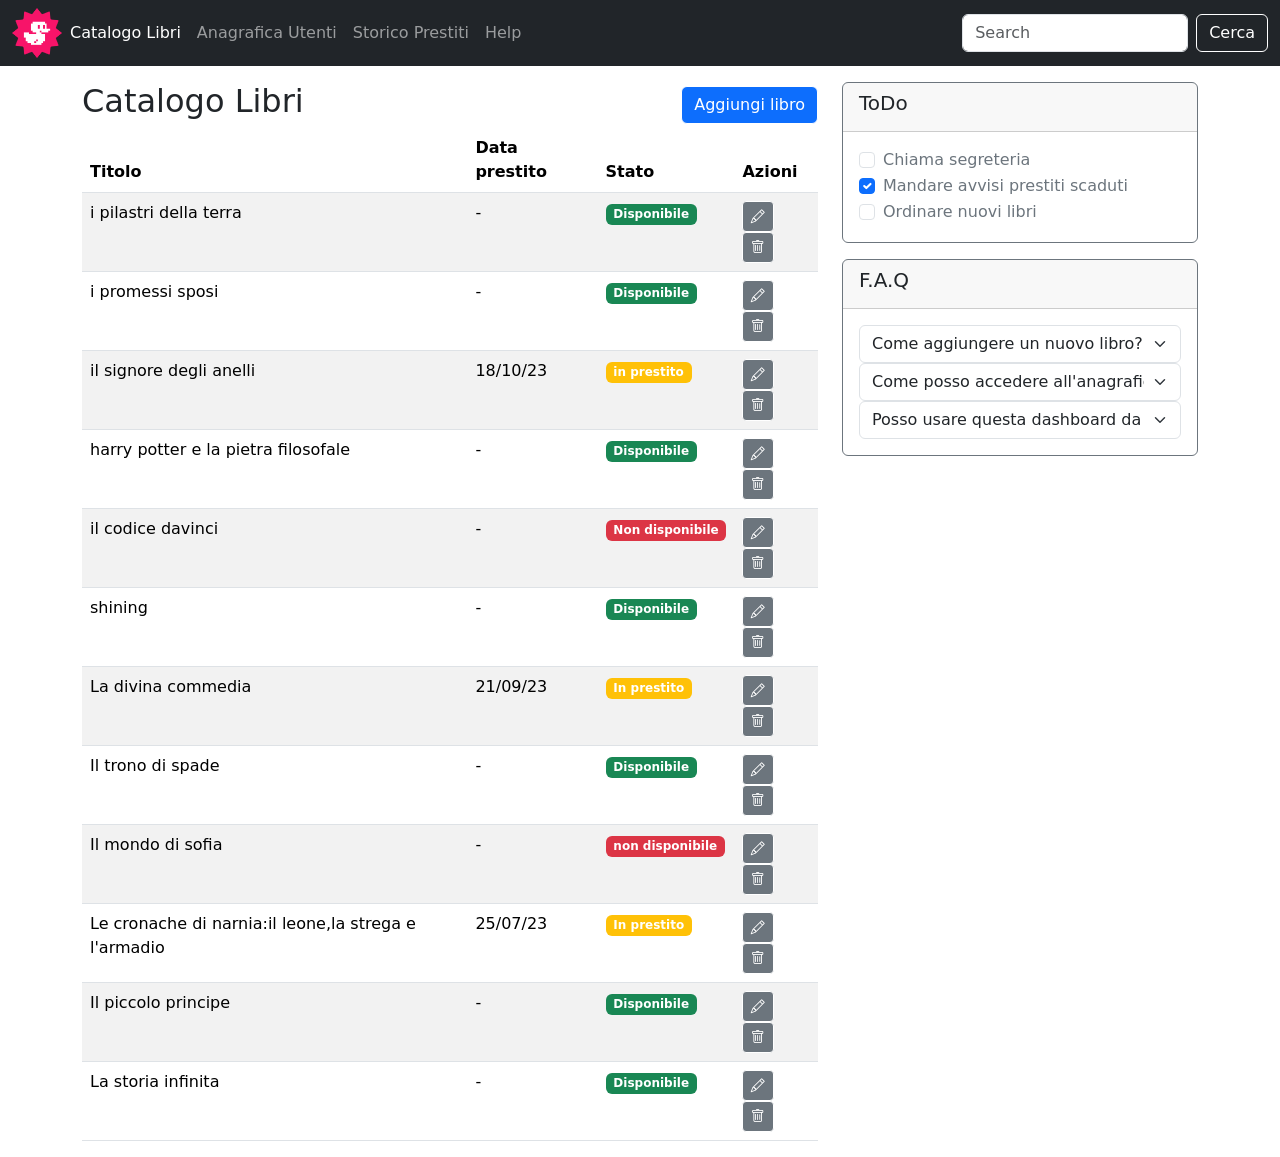
==== commit 4da495a6: "corretta struttura html aggiunta text area checkbox e bottone submit" ====
--- a/index.html
+++ b/index.html
@@ -54,7 +54,7 @@
                     <section>
                         <div class="main-container">
                             <h2>Catalogo Libri</h2>
-                            <a class="btn btn-primary" href="/link-page.html" role="button">Scegli libro</a>
+                            <a class="btn btn-primary" href="link-page.html" role="button">Aggiungi libro</a>
                         </div>
 
                         <!--tabella-->
